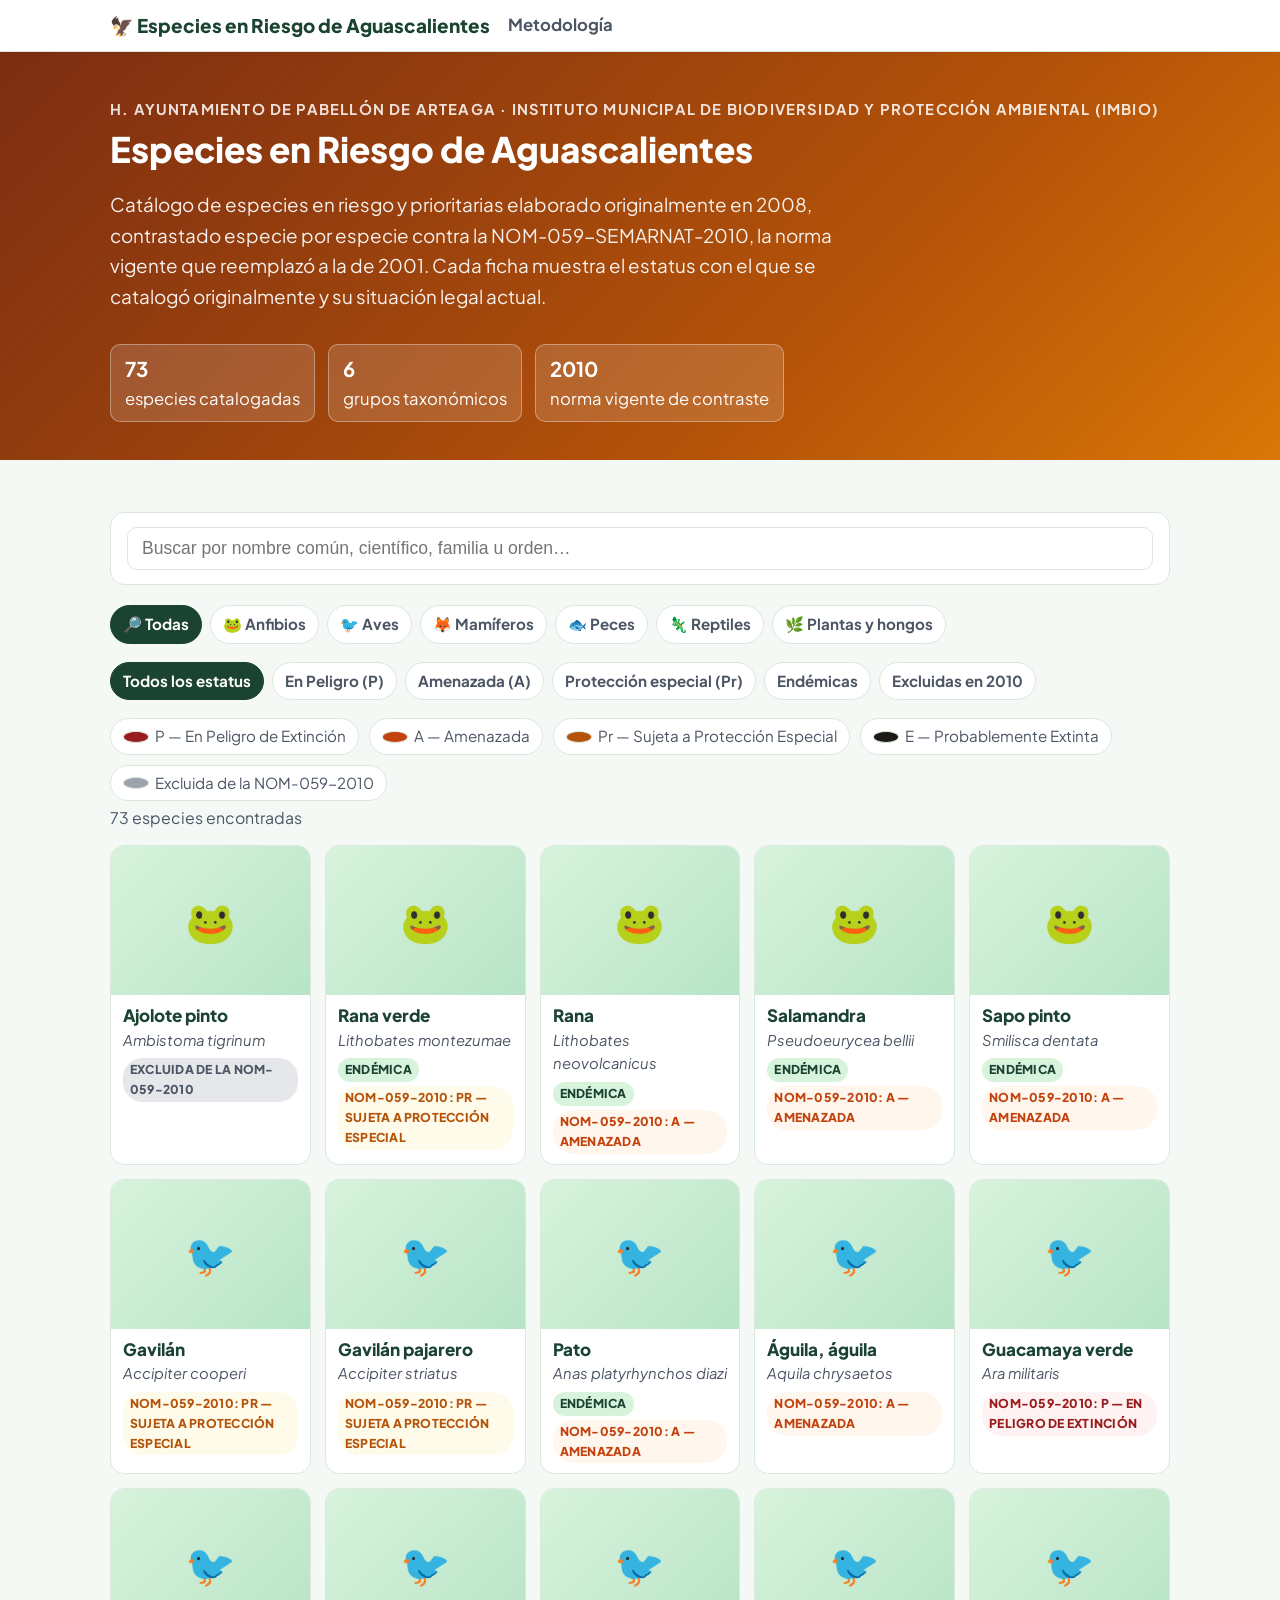
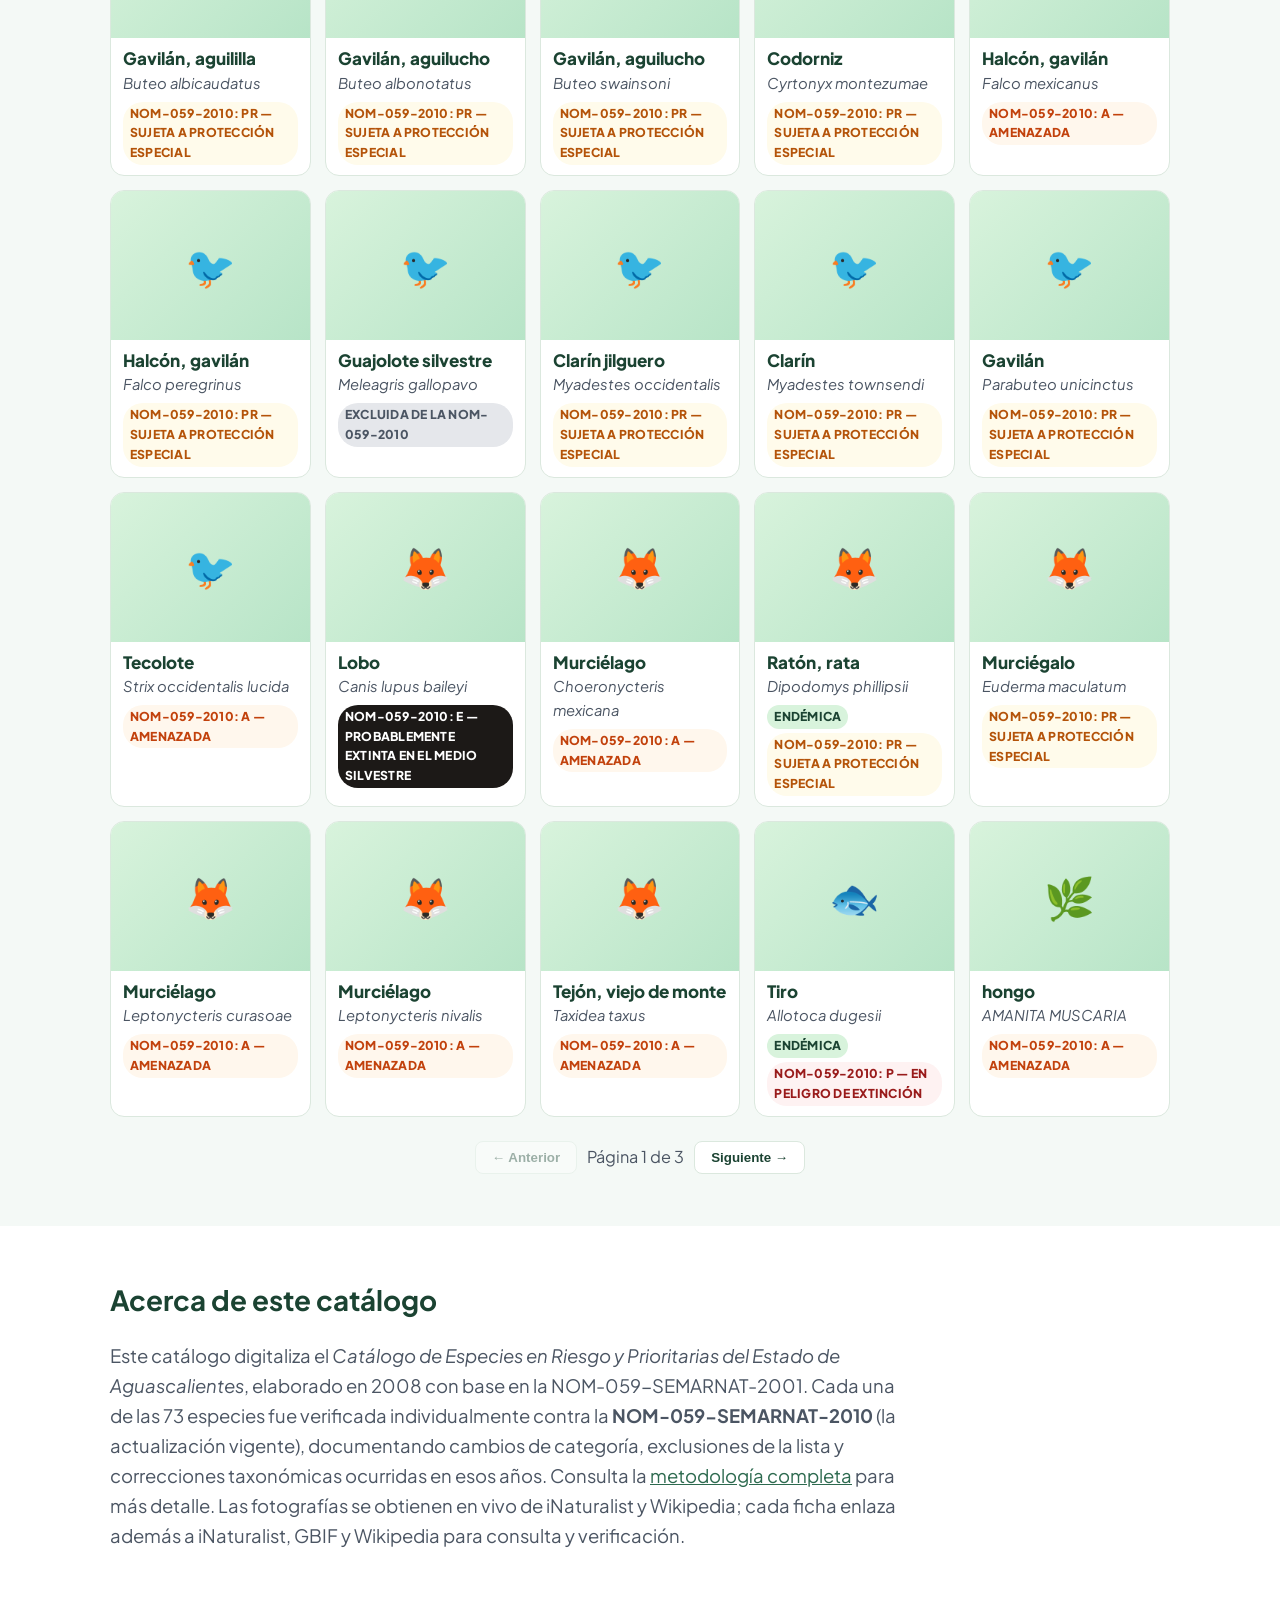
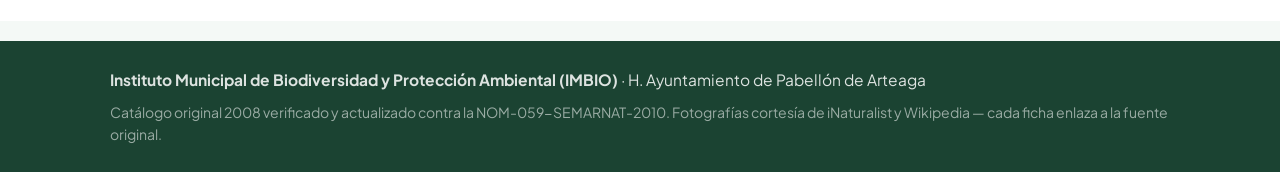
==== index.html @ ae2ae82b "Sitio inicial: catálogo de Especies en Riesgo de Aguascalientes Digitaliza el Catálogo de Especies e" ====
<!DOCTYPE html>
<html lang="es">
<head>
<meta charset="UTF-8">
<meta name="viewport" content="width=device-width, initial-scale=1.0">
<title>Especies en Riesgo de Aguascalientes — IMBIO</title>
<meta name="description" content="Catálogo interactivo de las especies en riesgo y prioritarias del estado de Aguascalientes: 73 especies del catálogo 2008, contrastadas una por una contra la NOM-059-SEMARNAT-2010 vigente.">
<link rel="preconnect" href="https://fonts.googleapis.com">
<link rel="preconnect" href="https://fonts.gstatic.com" crossorigin>
<link href="https://fonts.googleapis.com/css2?family=Plus+Jakarta+Sans:wght@400;500;600;700;800&display=swap" rel="stylesheet">
<link rel="stylesheet" href="css/style.css?v=1">
</head>
<body>

<nav class="topnav">
  <div class="wrap">
    <a class="brand" href="index.html">🦅 Especies en Riesgo de Aguascalientes</a>
    <a class="navlink" href="metodologia.html">Metodología</a>
  </div>
</nav>

<header class="hero riesgo">
  <div class="wrap">
    <div class="eyebrow">H. Ayuntamiento de Pabellón de Arteaga · Instituto Municipal de Biodiversidad y Protección Ambiental (IMBIO)</div>
    <h1>Especies en Riesgo de Aguascalientes</h1>
    <p class="lead">Catálogo de especies en riesgo y prioritarias elaborado originalmente en 2008, contrastado especie por especie contra la NOM-059-SEMARNAT-2010, la norma vigente que reemplazó a la de 2001. Cada ficha muestra el estatus con el que se catalogó originalmente y su situación legal actual.</p>
    <div>
      <div class="stat"><b>73</b>especies catalogadas</div>
      <div class="stat"><b>6</b>grupos taxonómicos</div>
      <div class="stat"><b>2010</b>norma vigente de contraste</div>
    </div>
  </div>
</header>

<main>

<section>
  <div class="wrap">
    <div class="toolbar">
      <input type="text" id="search-input" placeholder="Buscar por nombre común, científico, familia u orden…">
    </div>

    <div class="chipbar">
      <span class="chip sel" data-grupo="todas">🔎 Todas</span>
      <span class="chip" data-grupo="Anfibios">🐸 Anfibios</span>
      <span class="chip" data-grupo="Aves">🐦 Aves</span>
      <span class="chip" data-grupo="Mamiferos">🦊 Mamíferos</span>
      <span class="chip" data-grupo="Peces">🐟 Peces</span>
      <span class="chip" data-grupo="Reptiles">🦎 Reptiles</span>
      <span class="chip" data-grupo="Plantas">🌿 Plantas y hongos</span>
    </div>

    <div class="chipbar">
      <span class="chip sel" data-filter="todas">Todos los estatus</span>
      <span class="chip" data-filter="peligro">En Peligro (P)</span>
      <span class="chip" data-filter="amenazada">Amenazada (A)</span>
      <span class="chip" data-filter="proteccion">Protección especial (Pr)</span>
      <span class="chip" data-filter="endemicas">Endémicas</span>
      <span class="chip" data-filter="excluidas">Excluidas en 2010</span>
    </div>

    <div class="leyenda-cat">
      <span><span class="dot p"></span> P — En Peligro de Extinción</span>
      <span><span class="dot a"></span> A — Amenazada</span>
      <span><span class="dot pr"></span> Pr — Sujeta a Protección Especial</span>
      <span><span class="dot e"></span> E — Probablemente Extinta</span>
      <span><span class="dot delisted"></span> Excluida de la NOM-059-2010</span>
    </div>

    <div class="resultcount" id="resultcount"></div>
    <div class="sp-grid" id="sp-grid"></div>

    <div class="pager">
      <button id="pager-prev">← Anterior</button>
      <span id="pager-info"></span>
      <button id="pager-next">Siguiente →</button>
    </div>
  </div>
</section>

<section style="background:#fff">
  <div class="wrap">
    <h2 style="color:var(--verde-osc)">Acerca de este catálogo</h2>
    <p style="max-width:800px;color:var(--muted)">Este catálogo digitaliza el <em>Catálogo de Especies en Riesgo y Prioritarias del Estado de Aguascalientes</em>, elaborado en 2008 con base en la NOM-059-SEMARNAT-2001. Cada una de las 73 especies fue verificada individualmente contra la <strong>NOM-059-SEMARNAT-2010</strong> (la actualización vigente), documentando cambios de categoría, exclusiones de la lista y correcciones taxonómicas ocurridas en esos años. Consulta la <a href="metodologia.html">metodología completa</a> para más detalle. Las fotografías se obtienen en vivo de iNaturalist y Wikipedia; cada ficha enlaza además a iNaturalist, GBIF y Wikipedia para consulta y verificación.</p>
  </div>
</section>

</main>

<div class="modal-overlay" id="modal-overlay">
  <div class="ficha" id="ficha"></div>
</div>

<footer>
  <div class="wrap">
    <div><b>Instituto Municipal de Biodiversidad y Protección Ambiental (IMBIO)</b> · H. Ayuntamiento de Pabellón de Arteaga</div>
    <div class="fnote">Catálogo original 2008 verificado y actualizado contra la NOM-059-SEMARNAT-2010. Fotografías cortesía de iNaturalist y Wikipedia — cada ficha enlaza a la fuente original.</div>
  </div>
</footer>

<script src="js/app.js"></script>
<script>initCatalogo();</script>

</body>
</html>
---- css/style.css ----
:root{
  --verde-osc:#1B4332; --verde-med:#2D6A4F; --verde-acc:#52B788; --verde-claro-acc:#95D5B2;
  --verde-bg:#D8F3DC; --verde-bg2:#B7E4C7;
  --texto:#1a202c; --muted:#4b5563; --borde:#dbe8de; --fondo:#f4f9f6; --blanco:#fff;
  --ambar:#b45309; --ambar-bg:#fffbeb; --ambar-borde:#fde68a;
  --rojo:#991b1b; --rojo-bg:#fef2f2;
}
*{box-sizing:border-box}
html{font-size:18.5px}
body{margin:0;font-family:'Plus Jakarta Sans',-apple-system,'Segoe UI',Roboto,Arial,sans-serif;color:var(--texto);background:var(--fondo);line-height:1.62;-webkit-font-smoothing:antialiased}
h1,h2,h3,h4{margin:0 0 .5em}
a{color:var(--verde-med)}
.wrap{max-width:1100px;margin:0 auto;padding:0 20px}
img{max-width:100%}

header.hero{background:linear-gradient(135deg,var(--verde-osc),var(--verde-med) 65%,var(--verde-acc));color:#fff;padding:46px 0 38px}
header.hero .eyebrow{font-size:.8rem;text-transform:uppercase;letter-spacing:.08em;opacity:.85;font-weight:700}
header.hero h1{font-size:1.9rem;font-weight:800;margin-top:6px;line-height:1.25}
header.hero p.lead{font-size:1.02rem;opacity:.92;max-width:760px;margin-top:10px}
header.hero .stat{display:inline-block;background:rgba(255,255,255,.14);border:1px solid rgba(255,255,255,.35);border-radius:10px;padding:8px 14px;margin:14px 10px 0 0;font-size:.9rem}
header.hero .stat b{font-size:1.1rem;display:block}

nav.topnav{background:#fff;border-bottom:1px solid var(--borde);position:sticky;top:0;z-index:60;box-shadow:0 1px 6px rgba(0,0,0,.04)}
nav.topnav .wrap{display:flex;align-items:center;gap:18px;padding:10px 20px;flex-wrap:wrap}
nav.topnav a.brand{font-weight:800;color:var(--verde-osc);text-decoration:none;font-size:1.02rem}
nav.topnav a.navlink{color:var(--muted);text-decoration:none;font-weight:700;font-size:.9rem}
nav.topnav a.navlink:hover{color:var(--verde-med)}

section{padding:52px 0}
section h2{margin-bottom:16px}

.cat-grid{display:grid;grid-template-columns:repeat(auto-fit,minmax(220px,1fr));gap:16px}
.cat-card{background:#fff;border:1px solid var(--borde);border-radius:16px;padding:22px 20px;text-decoration:none;color:inherit;display:block;transition:transform .15s,box-shadow .15s;box-shadow:0 1px 3px rgba(16,24,40,.05)}
.cat-card:hover{transform:translateY(-3px);box-shadow:0 8px 20px rgba(27,67,50,.14)}
.cat-card .ic{font-size:2.1rem}
.cat-card h3{color:var(--verde-osc);font-size:1.08rem;margin:10px 0 3px}
.cat-card .n{font-size:1.5rem;font-weight:800;color:var(--verde-med)}
.cat-card .l{font-size:.78rem;color:var(--muted);text-transform:uppercase;letter-spacing:.03em}

/* Toolbar */
.toolbar{display:flex;flex-wrap:wrap;gap:10px;align-items:center;background:#fff;border:1px solid var(--borde);border-radius:14px;padding:14px 16px;margin-bottom:20px}
.toolbar input[type=text]{flex:1;min-width:200px;padding:10px 14px;border:1.5px solid var(--borde);border-radius:10px;font-size:.95rem}
.toolbar select{padding:10px 12px;border:1.5px solid var(--borde);border-radius:10px;font-size:.9rem;background:#fff}
.chip{display:inline-flex;align-items:center;gap:5px;padding:6px 12px;border-radius:20px;border:1.5px solid var(--borde);font-size:.82rem;font-weight:700;color:var(--muted);cursor:pointer;background:#fff;user-select:none}
.chip.sel{background:var(--verde-osc);border-color:var(--verde-osc);color:#fff}
.chipbar{display:flex;flex-wrap:wrap;gap:8px;margin-bottom:18px}
.resultcount{font-size:.86rem;color:var(--muted);margin-bottom:14px}

/* Species grid */
.sp-grid{display:grid;grid-template-columns:repeat(auto-fill,minmax(200px,1fr));gap:14px}
.sp-card{background:#fff;border:1px solid var(--borde);border-radius:14px;overflow:hidden;cursor:pointer;transition:transform .15s,box-shadow .15s}
.sp-card:hover{transform:translateY(-2px);box-shadow:0 8px 18px rgba(27,67,50,.14)}
.sp-thumb{width:100%;aspect-ratio:4/3;background:linear-gradient(135deg,var(--verde-bg),var(--verde-bg2));display:flex;align-items:center;justify-content:center;font-size:2.2rem;position:relative;overflow:hidden}
.sp-thumb img{width:100%;height:100%;object-fit:cover}
.sp-body{padding:10px 12px}
.sp-body .comun{font-weight:800;font-size:.92rem;color:var(--verde-osc);line-height:1.25}
.sp-body .cientifico{font-style:italic;font-size:.8rem;color:var(--muted);margin-top:2px}
.sp-badges{display:flex;flex-wrap:wrap;gap:4px;margin-top:6px}
.badge{font-size:.66rem;font-weight:800;padding:2px 7px;border-radius:20px;text-transform:uppercase;letter-spacing:.02em}
.badge.end{background:var(--verde-bg);color:var(--verde-osc)}
.badge.exo{background:var(--ambar-bg);color:var(--ambar)}
.badge.nom{background:var(--rojo-bg);color:var(--rojo)}

.pager{display:flex;justify-content:center;align-items:center;gap:10px;margin-top:24px}
.pager button{padding:8px 16px;border:1.5px solid var(--borde);background:#fff;border-radius:8px;font-weight:700;cursor:pointer;color:var(--verde-osc)}
.pager button:disabled{opacity:.4;cursor:default}
.pager span{font-size:.88rem;color:var(--muted)}

/* Modal ficha */
.modal-overlay{position:fixed;inset:0;background:rgba(10,30,20,.55);display:none;align-items:flex-start;justify-content:center;z-index:200;padding:24px 12px;overflow-y:auto}
.modal-overlay.open{display:flex}
.ficha{position:relative;background:#fff;border-radius:18px;max-width:720px;width:100%;overflow:hidden;margin-top:20px}
.ficha-gallery{position:relative;width:100%;aspect-ratio:16/9;overflow:hidden;background:linear-gradient(135deg,var(--verde-bg),var(--verde-bg2))}
.ficha-photo{width:100%;height:100%;display:flex;align-items:center;justify-content:center;font-size:3rem}
.ficha-photo img{width:100%;height:100%;object-fit:cover}
.ficha-carrete{display:flex;width:100%;height:100%;transition:transform .25s ease}
.ficha-slide{flex:0 0 100%;height:100%}
.ficha-slide img{width:100%;height:100%;object-fit:cover;display:block}
.carrete-arrow{position:absolute;top:50%;transform:translateY(-50%);background:rgba(0,0,0,.45);color:#fff;border:none;width:36px;height:36px;border-radius:50%;font-size:1.3rem;cursor:pointer;z-index:2;line-height:1}
.carrete-arrow.prev{left:10px}
.carrete-arrow.next{right:10px}
.carrete-arrow:hover{background:rgba(0,0,0,.7)}
.carrete-dots{position:absolute;bottom:10px;left:0;right:0;display:flex;justify-content:center;gap:6px;z-index:2}
.carrete-dots .dot{width:8px;height:8px;border-radius:50%;background:rgba(255,255,255,.55);cursor:pointer}
.carrete-dots .dot.sel{background:#fff}
.carrete-count{position:absolute;bottom:10px;right:12px;background:rgba(0,0,0,.5);color:#fff;font-size:.72rem;font-weight:700;padding:2px 8px;border-radius:20px;z-index:2}
.carrete-credit{position:absolute;bottom:10px;left:12px;max-width:70%;background:rgba(0,0,0,.5);color:#fff;font-size:.7rem;padding:3px 9px;border-radius:20px;z-index:2;white-space:nowrap;overflow:hidden;text-overflow:ellipsis}
.carrete-credit a{color:#fff;text-decoration:none}
.carrete-credit a:hover{text-decoration:underline}
.ficha-close{position:absolute;top:12px;right:12px;background:rgba(0,0,0,.5);color:#fff;border:none;width:34px;height:34px;border-radius:50%;font-size:1.1rem;cursor:pointer;z-index:2}
.ficha-body{padding:22px 26px 28px}
.ficha-body h2{color:var(--verde-osc);font-size:1.3rem}
.ficha-body .cientifico{font-style:italic;color:var(--muted);font-size:1rem;margin-bottom:12px}
.ficha-badges{display:flex;flex-wrap:wrap;gap:6px;margin-bottom:16px}
.fsection{margin-bottom:16px}
.fsection h4{font-size:.78rem;text-transform:uppercase;letter-spacing:.05em;color:var(--verde-med);border-bottom:2px solid var(--verde-bg);padding-bottom:5px;margin-bottom:8px}
.fsection p{margin:0;font-size:.92rem;color:var(--texto)}
.ftable{width:100%;border-collapse:collapse;font-size:.88rem}
.ftable td{padding:5px 8px;border-bottom:1px solid var(--verde-bg)}
.ftable td:first-child{font-weight:700;color:var(--verde-osc);width:38%}
.flinks{display:flex;flex-wrap:wrap;gap:8px;margin-top:6px}
.flinks a{display:inline-block;padding:7px 13px;background:var(--verde-bg);color:var(--verde-osc);border-radius:20px;font-size:.82rem;font-weight:700;text-decoration:none}
.flinks a:hover{background:var(--verde-bg2)}
.fwarn{background:var(--ambar-bg);border:1px solid var(--ambar-borde);color:var(--ambar);border-radius:10px;padding:10px 14px;font-size:.86rem;margin-bottom:14px}

.empty{text-align:center;padding:50px 20px;color:var(--muted)}

footer{background:var(--verde-osc);color:rgba(255,255,255,.85);padding:26px 0;font-size:.84rem;margin-top:20px}
footer a{color:#fff}
footer .fnote{opacity:.65;font-size:.76rem;margin-top:8px}

@media (max-width:640px){
  header.hero h1{font-size:1.4rem}
  .sp-grid{grid-template-columns:repeat(auto-fill,minmax(150px,1fr))}
}

/* Páginas de documentos (Estudio de Estado / Estrategia) */
.doc-actions{display:flex;flex-wrap:wrap;gap:14px;margin-top:26px}
a.doc-btn{display:inline-flex;align-items:center;gap:8px;padding:14px 26px;border-radius:12px;font-weight:800;font-size:.95rem;text-decoration:none!important;line-height:1.2}
a.doc-btn.primary{background:#fff;color:var(--verde-osc)!important;box-shadow:0 4px 14px rgba(0,0,0,.15)}
a.doc-btn.primary:hover{background:var(--verde-bg);transform:translateY(-1px)}
a.doc-btn.ghost{background:rgba(255,255,255,.14);color:#fff!important;border:1.5px solid rgba(255,255,255,.55)}
a.doc-btn.ghost:hover{background:rgba(255,255,255,.26)}

.doc-credits{background:#fff;border:1px solid var(--borde);border-radius:18px;padding:32px 34px;box-shadow:0 1px 3px rgba(16,24,40,.05);margin-bottom:16px;display:flex;gap:32px;align-items:flex-start}
.doc-credits .portada{flex-shrink:0;width:150px;border-radius:10px;box-shadow:0 6px 18px rgba(16,24,40,.18)}
.doc-credits .texto{flex:1;min-width:0}
.doc-credits h2{color:var(--verde-osc);font-size:1.2rem;margin-bottom:14px}
.doc-credits p{margin-bottom:14px}
.doc-credits .rol{font-size:.78rem;text-transform:uppercase;letter-spacing:.04em;color:var(--muted);font-weight:700;margin-top:18px}
.doc-credits .nombres{font-size:.94rem;color:var(--texto);margin-top:4px;line-height:1.55}
@media (max-width:640px){
  .doc-credits{flex-direction:column;align-items:center;text-align:center;padding:26px 22px}
  .doc-credits .portada{width:130px}
}

.stat-row{display:flex;flex-wrap:wrap;gap:16px;margin:26px 0}
.stat-pill{background:var(--verde-bg);border-radius:14px;padding:18px 20px;min-width:170px;flex:1}
.stat-pill b{display:block;font-size:1.5rem;color:var(--verde-osc);font-weight:800;margin-bottom:4px}
.stat-pill span{font-size:.8rem;color:var(--muted);line-height:1.4}

.chapter-grid{display:grid;grid-template-columns:repeat(auto-fit,minmax(280px,1fr));gap:20px;margin-top:26px}
.chapter-card{background:#fff;border:1px solid var(--borde);border-radius:16px;padding:24px 24px 20px;box-shadow:0 1px 3px rgba(16,24,40,.05)}
.chapter-card .num{display:inline-flex;align-items:center;justify-content:center;width:32px;height:32px;border-radius:50%;background:var(--verde-osc);color:#fff;font-weight:800;font-size:.88rem;margin-bottom:12px}
.chapter-card h3{color:var(--verde-osc);font-size:1.05rem;line-height:1.35;margin-bottom:10px}
.chapter-card ul{margin:0;padding-left:18px;color:var(--muted);font-size:.86rem;line-height:1.65}
.chapter-card ul li{margin-bottom:4px}

.obj-grid{display:grid;grid-template-columns:repeat(auto-fit,minmax(260px,1fr));gap:20px;margin-top:26px}
.obj-card{background:#fff;border:1px solid var(--borde);border-left:5px solid var(--verde-acc);border-radius:14px;padding:22px 24px;box-shadow:0 1px 3px rgba(16,24,40,.05)}
.obj-card h3{color:var(--verde-osc);font-size:1.04rem;margin-bottom:10px}
.obj-card .meta{font-size:.87rem;color:var(--muted);margin:0 0 14px;line-height:1.5}
.obj-card ul{margin:0;padding-left:18px;font-size:.87rem;color:var(--texto);line-height:1.7}
.obj-card ul li{margin-bottom:3px}

.quote-box{background:linear-gradient(135deg,var(--verde-bg),var(--verde-bg2));border-radius:16px;padding:28px 32px;font-size:1.05rem;color:var(--verde-osc);font-weight:600;line-height:1.65;margin:30px 0}
.quote-box .who{margin-top:12px;font-size:.83rem;font-weight:700;opacity:.75}

.timeline-mini{display:flex;flex-wrap:wrap;gap:12px;margin-top:22px}
.timeline-mini .tstep{background:#fff;border:1px solid var(--borde);border-radius:12px;padding:14px 18px;font-size:.83rem;color:var(--muted);flex:1;min-width:160px;line-height:1.5}
.timeline-mini .tstep b{display:block;color:var(--verde-osc);font-size:.92rem;margin-bottom:4px}

.doc-note{background:var(--ambar-bg);border:1px solid var(--ambar-borde);color:var(--ambar);border-radius:10px;padding:16px 18px;font-size:.87rem;margin-top:26px;line-height:1.55}

/* Especies en Riesgo — extras */
header.hero.riesgo{background:linear-gradient(135deg,#7c2d12,#b45309 65%,#d97706)}
.badge.p{background:var(--rojo-bg);color:var(--rojo)}
.badge.pr{background:var(--ambar-bg);color:var(--ambar)}
.badge.a{background:#fff7ed;color:#c2410c}
.badge.e{background:#1c1917;color:#fff}
.badge.delisted{background:#e5e7eb;color:#4b5563}
.badge.end{background:var(--verde-bg);color:var(--verde-osc)}

.leyenda-cat{display:flex;flex-wrap:wrap;gap:10px;margin:16px 0 4px}
.leyenda-cat span{display:inline-flex;align-items:center;gap:6px;font-size:.82rem;color:var(--muted);background:#fff;border:1px solid var(--borde);border-radius:20px;padding:5px 12px}
.leyenda-cat .dot{width:10px;height:10px;border-radius:50%}
.dot.p{background:var(--rojo)}
.dot.pr{background:var(--ambar)}
.dot.a{background:#c2410c}
.dot.e{background:#1c1917}
.dot.delisted{background:#9ca3af}

.nota-taxo{background:#eff6ff;border:1px solid #bfdbfe;color:#1e40af;border-radius:10px;padding:12px 14px;font-size:.85rem;margin-bottom:14px;line-height:1.5}
.compare-box{display:grid;grid-template-columns:1fr 1fr;gap:0;border:1px solid var(--borde);border-radius:12px;overflow:hidden;margin-bottom:14px}
.compare-box .col{padding:14px 16px}
.compare-box .col:first-child{background:#f8fafc;border-right:1px solid var(--borde)}
.compare-box .col:last-child{background:#fffbeb}
.compare-box .yr{font-size:.7rem;text-transform:uppercase;letter-spacing:.05em;color:var(--muted);font-weight:800;margin-bottom:6px}
.compare-box .val{font-size:.95rem;font-weight:700;color:var(--texto)}
@media (max-width:520px){.compare-box{grid-template-columns:1fr}.compare-box .col:first-child{border-right:none;border-bottom:1px solid var(--borde)}}
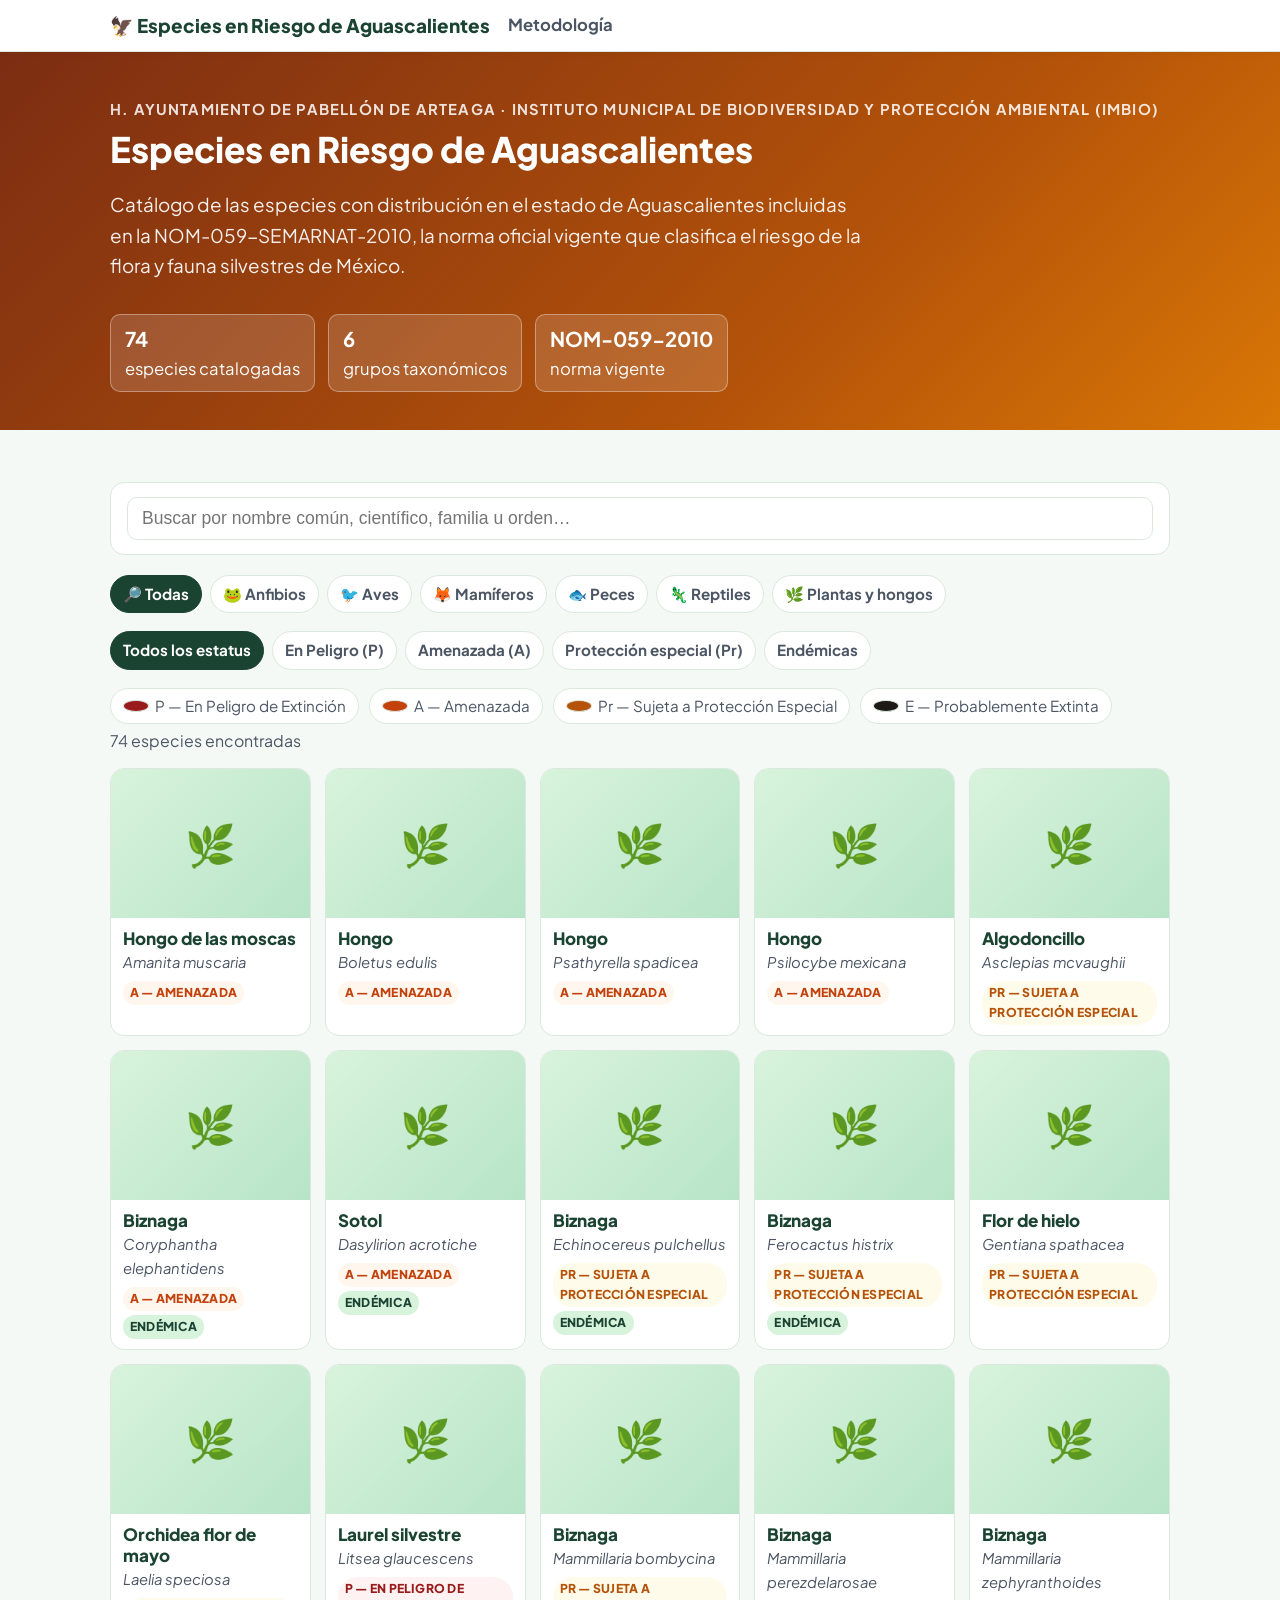
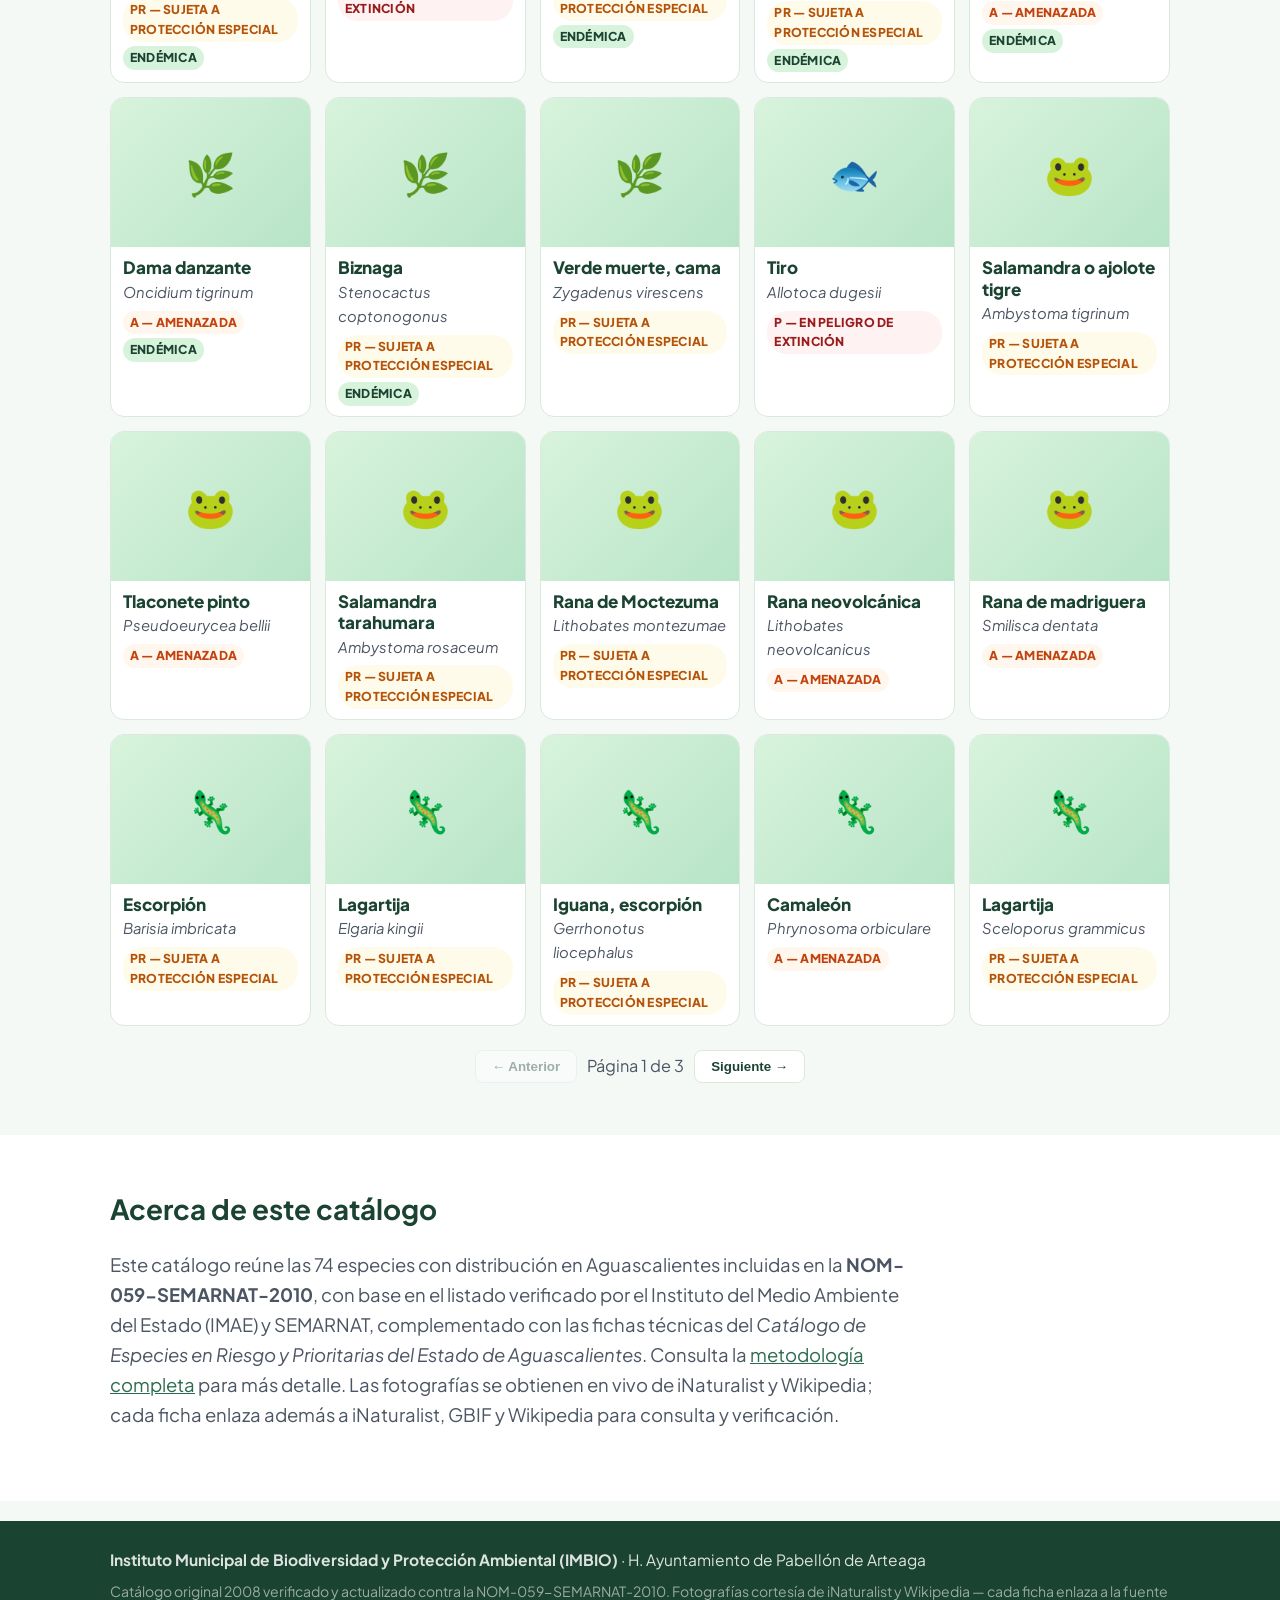
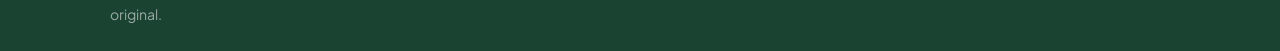
==== commit 1f1c2ee0: "Reconstruye el catálogo a partir del listado oficial IMAE/SEMARNAT y simplifica las fichas - Reempla" ====
--- a/index.html
+++ b/index.html
@@ -23,11 +23,11 @@
   <div class="wrap">
     <div class="eyebrow">H. Ayuntamiento de Pabellón de Arteaga · Instituto Municipal de Biodiversidad y Protección Ambiental (IMBIO)</div>
     <h1>Especies en Riesgo de Aguascalientes</h1>
-    <p class="lead">Catálogo de especies en riesgo y prioritarias elaborado originalmente en 2008, contrastado especie por especie contra la NOM-059-SEMARNAT-2010, la norma vigente que reemplazó a la de 2001. Cada ficha muestra el estatus con el que se catalogó originalmente y su situación legal actual.</p>
+    <p class="lead">Catálogo de las especies con distribución en el estado de Aguascalientes incluidas en la NOM-059-SEMARNAT-2010, la norma oficial vigente que clasifica el riesgo de la flora y fauna silvestres de México.</p>
     <div>
-      <div class="stat"><b>73</b>especies catalogadas</div>
+      <div class="stat"><b>74</b>especies catalogadas</div>
       <div class="stat"><b>6</b>grupos taxonómicos</div>
-      <div class="stat"><b>2010</b>norma vigente de contraste</div>
+      <div class="stat"><b>NOM-059-2010</b>norma vigente</div>
     </div>
   </div>
 </header>
@@ -56,7 +56,6 @@
       <span class="chip" data-filter="amenazada">Amenazada (A)</span>
       <span class="chip" data-filter="proteccion">Protección especial (Pr)</span>
       <span class="chip" data-filter="endemicas">Endémicas</span>
-      <span class="chip" data-filter="excluidas">Excluidas en 2010</span>
     </div>
 
     <div class="leyenda-cat">
@@ -64,7 +63,6 @@
       <span><span class="dot a"></span> A — Amenazada</span>
       <span><span class="dot pr"></span> Pr — Sujeta a Protección Especial</span>
       <span><span class="dot e"></span> E — Probablemente Extinta</span>
-      <span><span class="dot delisted"></span> Excluida de la NOM-059-2010</span>
     </div>
 
     <div class="resultcount" id="resultcount"></div>
@@ -81,7 +79,7 @@
 <section style="background:#fff">
   <div class="wrap">
     <h2 style="color:var(--verde-osc)">Acerca de este catálogo</h2>
-    <p style="max-width:800px;color:var(--muted)">Este catálogo digitaliza el <em>Catálogo de Especies en Riesgo y Prioritarias del Estado de Aguascalientes</em>, elaborado en 2008 con base en la NOM-059-SEMARNAT-2001. Cada una de las 73 especies fue verificada individualmente contra la <strong>NOM-059-SEMARNAT-2010</strong> (la actualización vigente), documentando cambios de categoría, exclusiones de la lista y correcciones taxonómicas ocurridas en esos años. Consulta la <a href="metodologia.html">metodología completa</a> para más detalle. Las fotografías se obtienen en vivo de iNaturalist y Wikipedia; cada ficha enlaza además a iNaturalist, GBIF y Wikipedia para consulta y verificación.</p>
+    <p style="max-width:800px;color:var(--muted)">Este catálogo reúne las 74 especies con distribución en Aguascalientes incluidas en la <strong>NOM-059-SEMARNAT-2010</strong>, con base en el listado verificado por el Instituto del Medio Ambiente del Estado (IMAE) y SEMARNAT, complementado con las fichas técnicas del <em>Catálogo de Especies en Riesgo y Prioritarias del Estado de Aguascalientes</em>. Consulta la <a href="metodologia.html">metodología completa</a> para más detalle. Las fotografías se obtienen en vivo de iNaturalist y Wikipedia; cada ficha enlaza además a iNaturalist, GBIF y Wikipedia para consulta y verificación.</p>
   </div>
 </section>
 
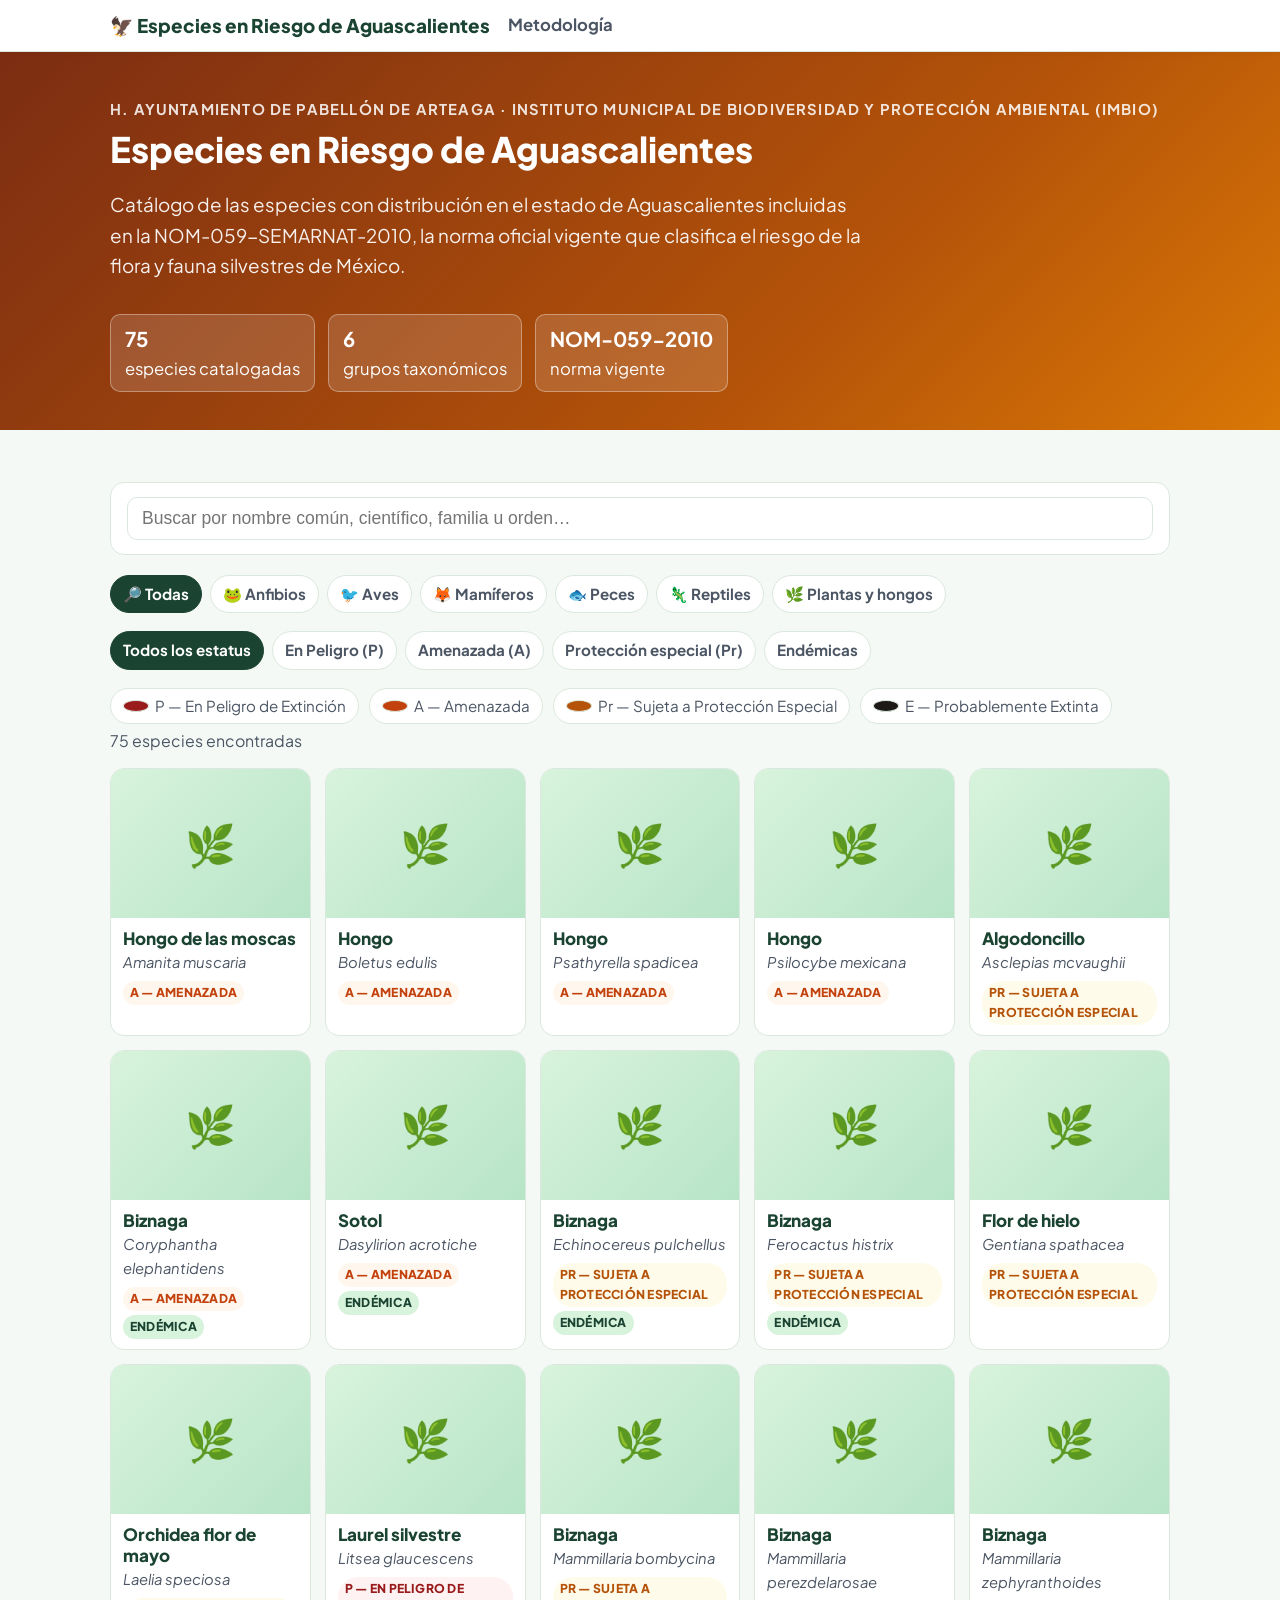
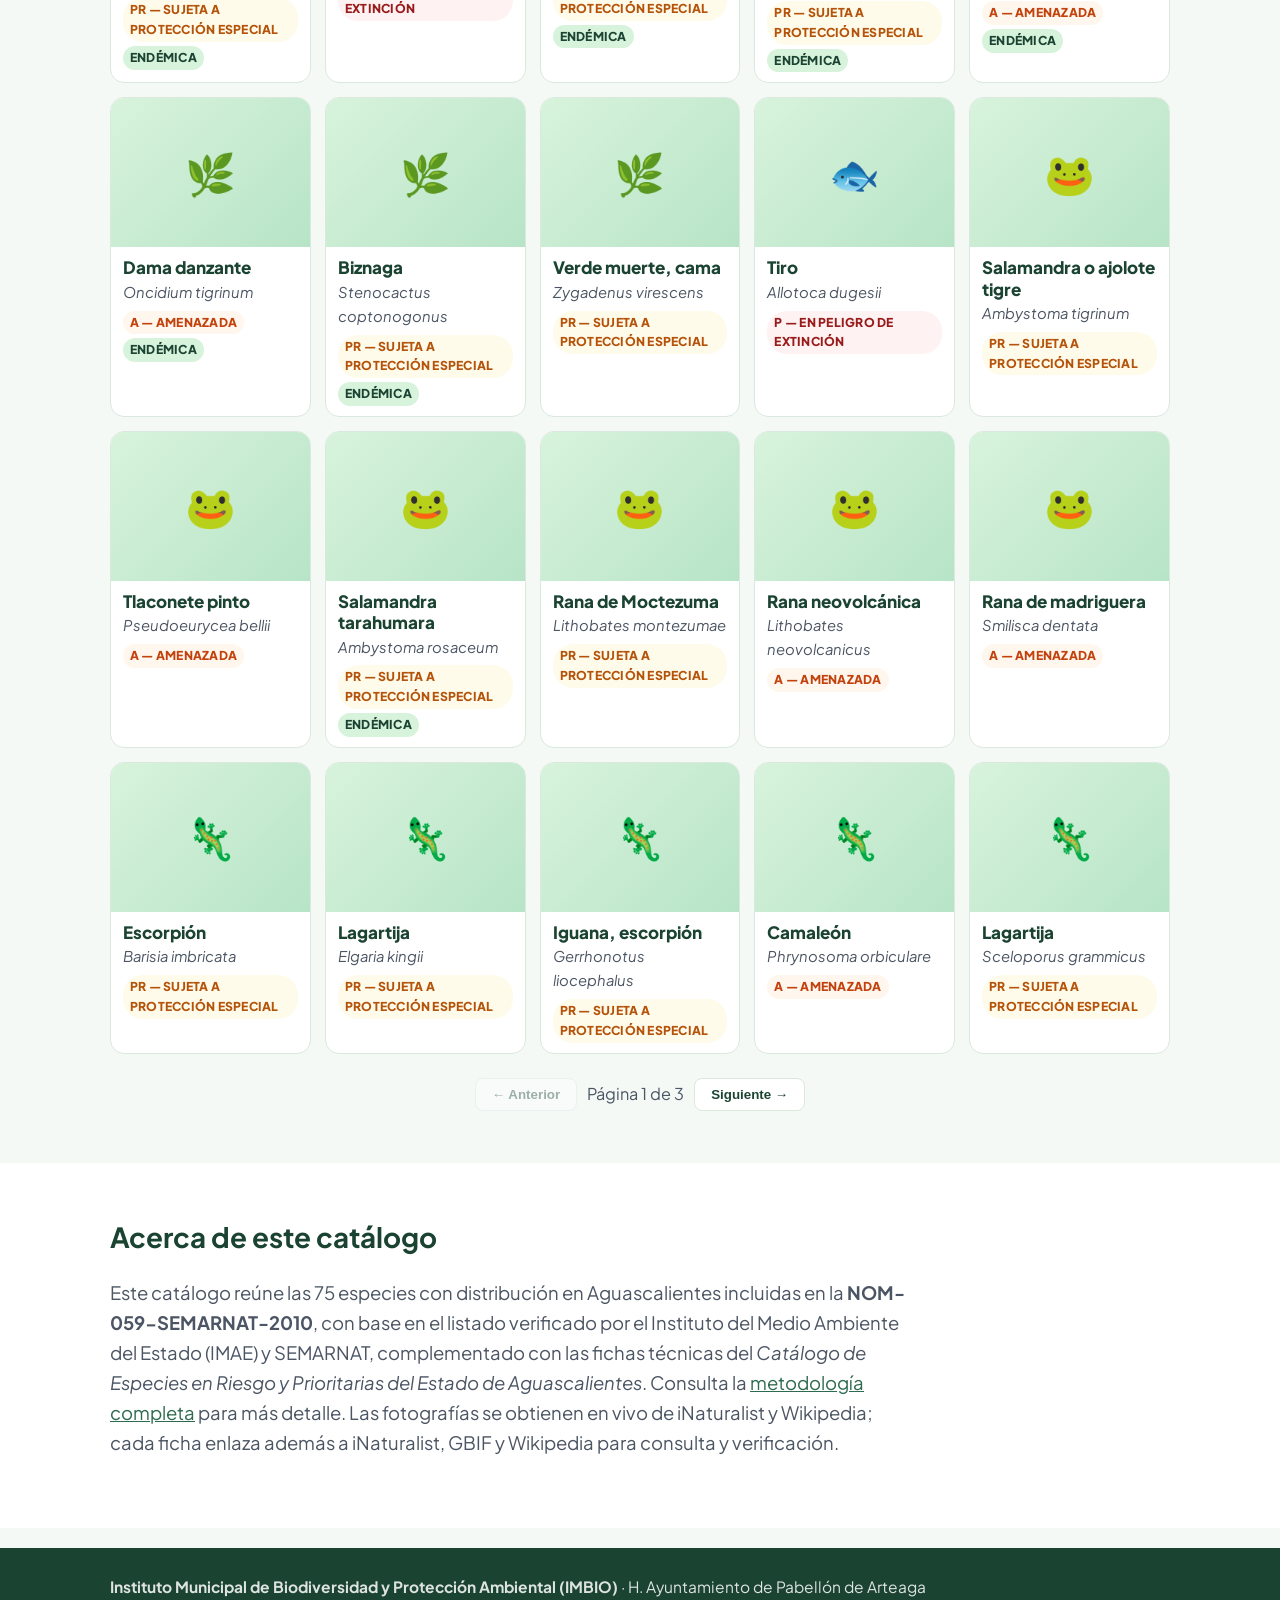
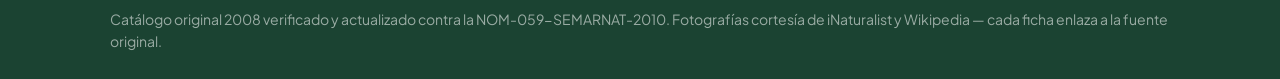
==== commit 0ad42b9d: "Completa fichas de 4 especies faltantes y agrega al jaguar como especie 75 Se investigaron y redacta" ====
--- a/index.html
+++ b/index.html
@@ -4,7 +4,7 @@
 <meta charset="UTF-8">
 <meta name="viewport" content="width=device-width, initial-scale=1.0">
 <title>Especies en Riesgo de Aguascalientes — IMBIO</title>
-<meta name="description" content="Catálogo interactivo de las especies en riesgo y prioritarias del estado de Aguascalientes: 73 especies del catálogo 2008, contrastadas una por una contra la NOM-059-SEMARNAT-2010 vigente.">
+<meta name="description" content="Catálogo interactivo de las 75 especies en riesgo y prioritarias del estado de Aguascalientes, verificadas contra la NOM-059-SEMARNAT-2010 vigente.">
 <link rel="preconnect" href="https://fonts.googleapis.com">
 <link rel="preconnect" href="https://fonts.gstatic.com" crossorigin>
 <link href="https://fonts.googleapis.com/css2?family=Plus+Jakarta+Sans:wght@400;500;600;700;800&display=swap" rel="stylesheet">
@@ -25,7 +25,7 @@
     <h1>Especies en Riesgo de Aguascalientes</h1>
     <p class="lead">Catálogo de las especies con distribución en el estado de Aguascalientes incluidas en la NOM-059-SEMARNAT-2010, la norma oficial vigente que clasifica el riesgo de la flora y fauna silvestres de México.</p>
     <div>
-      <div class="stat"><b>74</b>especies catalogadas</div>
+      <div class="stat"><b>75</b>especies catalogadas</div>
       <div class="stat"><b>6</b>grupos taxonómicos</div>
       <div class="stat"><b>NOM-059-2010</b>norma vigente</div>
     </div>
@@ -79,7 +79,7 @@
 <section style="background:#fff">
   <div class="wrap">
     <h2 style="color:var(--verde-osc)">Acerca de este catálogo</h2>
-    <p style="max-width:800px;color:var(--muted)">Este catálogo reúne las 74 especies con distribución en Aguascalientes incluidas en la <strong>NOM-059-SEMARNAT-2010</strong>, con base en el listado verificado por el Instituto del Medio Ambiente del Estado (IMAE) y SEMARNAT, complementado con las fichas técnicas del <em>Catálogo de Especies en Riesgo y Prioritarias del Estado de Aguascalientes</em>. Consulta la <a href="metodologia.html">metodología completa</a> para más detalle. Las fotografías se obtienen en vivo de iNaturalist y Wikipedia; cada ficha enlaza además a iNaturalist, GBIF y Wikipedia para consulta y verificación.</p>
+    <p style="max-width:800px;color:var(--muted)">Este catálogo reúne las 75 especies con distribución en Aguascalientes incluidas en la <strong>NOM-059-SEMARNAT-2010</strong>, con base en el listado verificado por el Instituto del Medio Ambiente del Estado (IMAE) y SEMARNAT, complementado con las fichas técnicas del <em>Catálogo de Especies en Riesgo y Prioritarias del Estado de Aguascalientes</em>. Consulta la <a href="metodologia.html">metodología completa</a> para más detalle. Las fotografías se obtienen en vivo de iNaturalist y Wikipedia; cada ficha enlaza además a iNaturalist, GBIF y Wikipedia para consulta y verificación.</p>
   </div>
 </section>
 
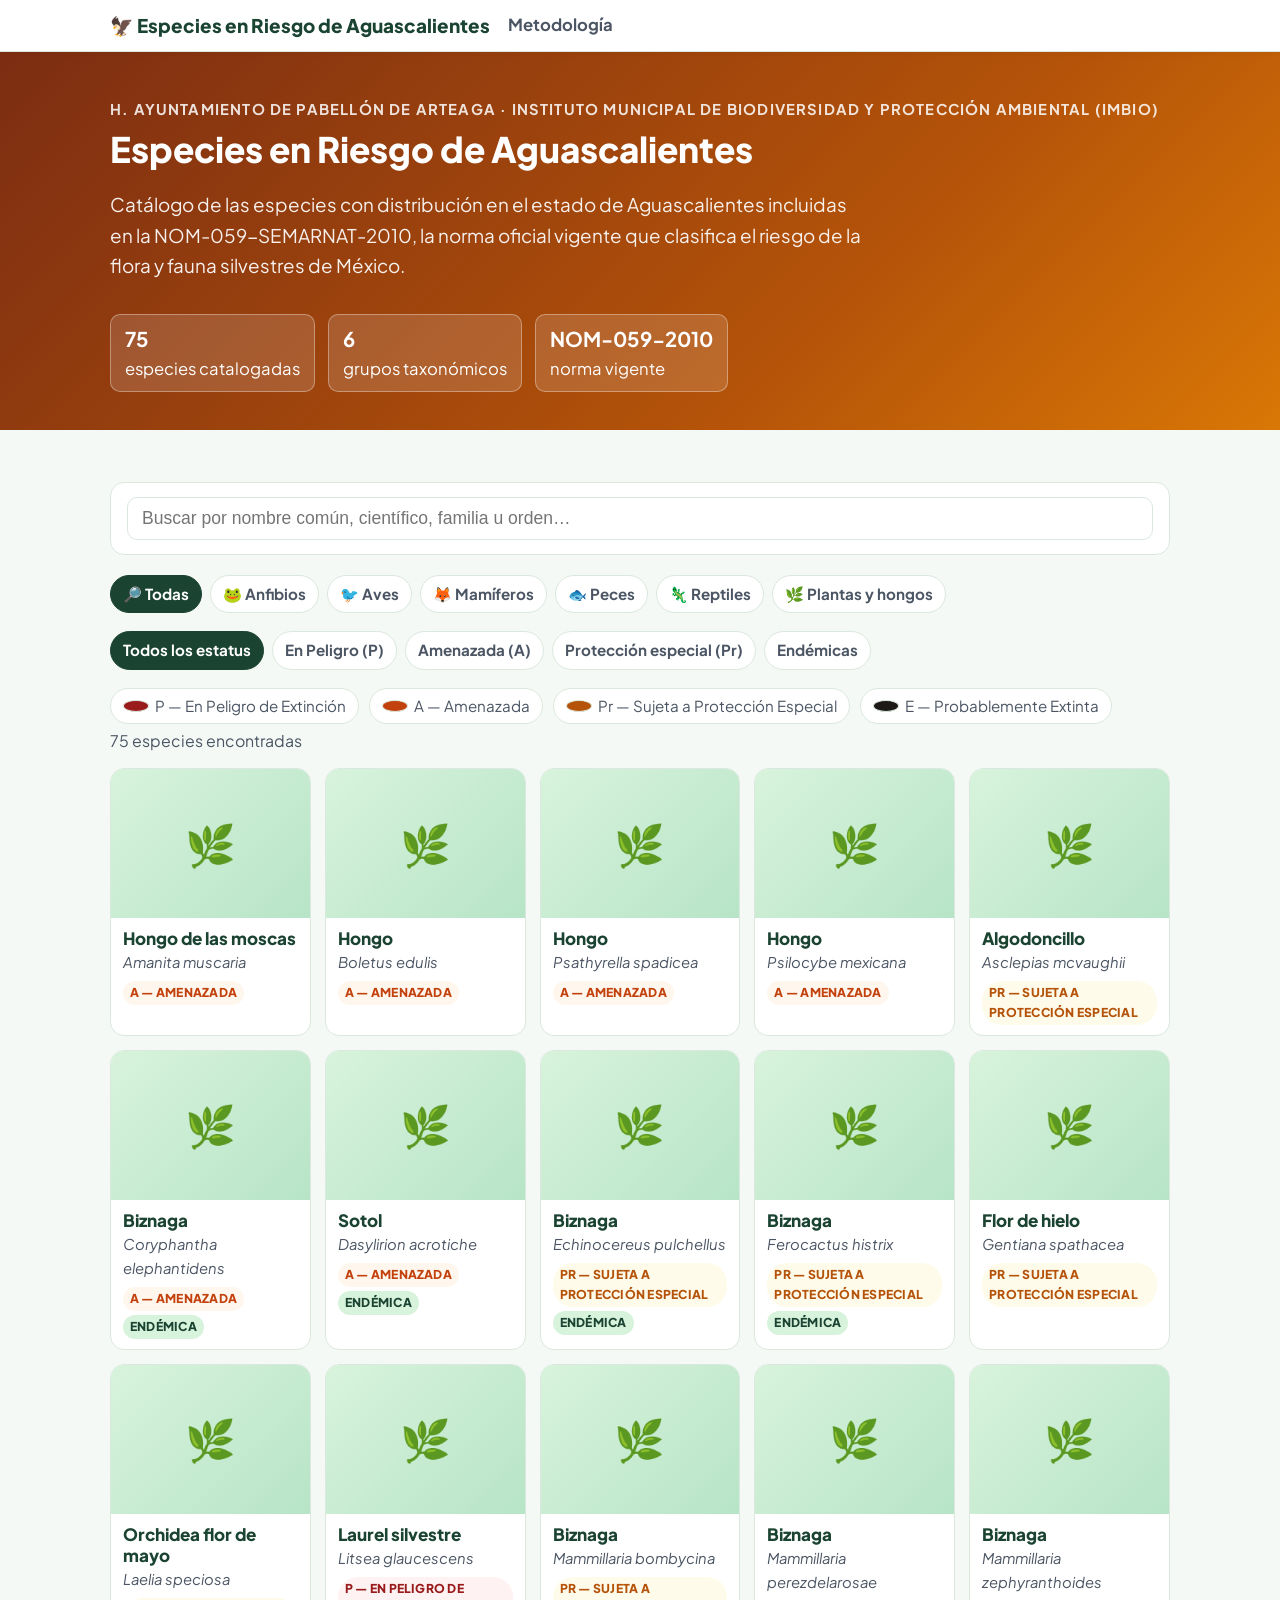
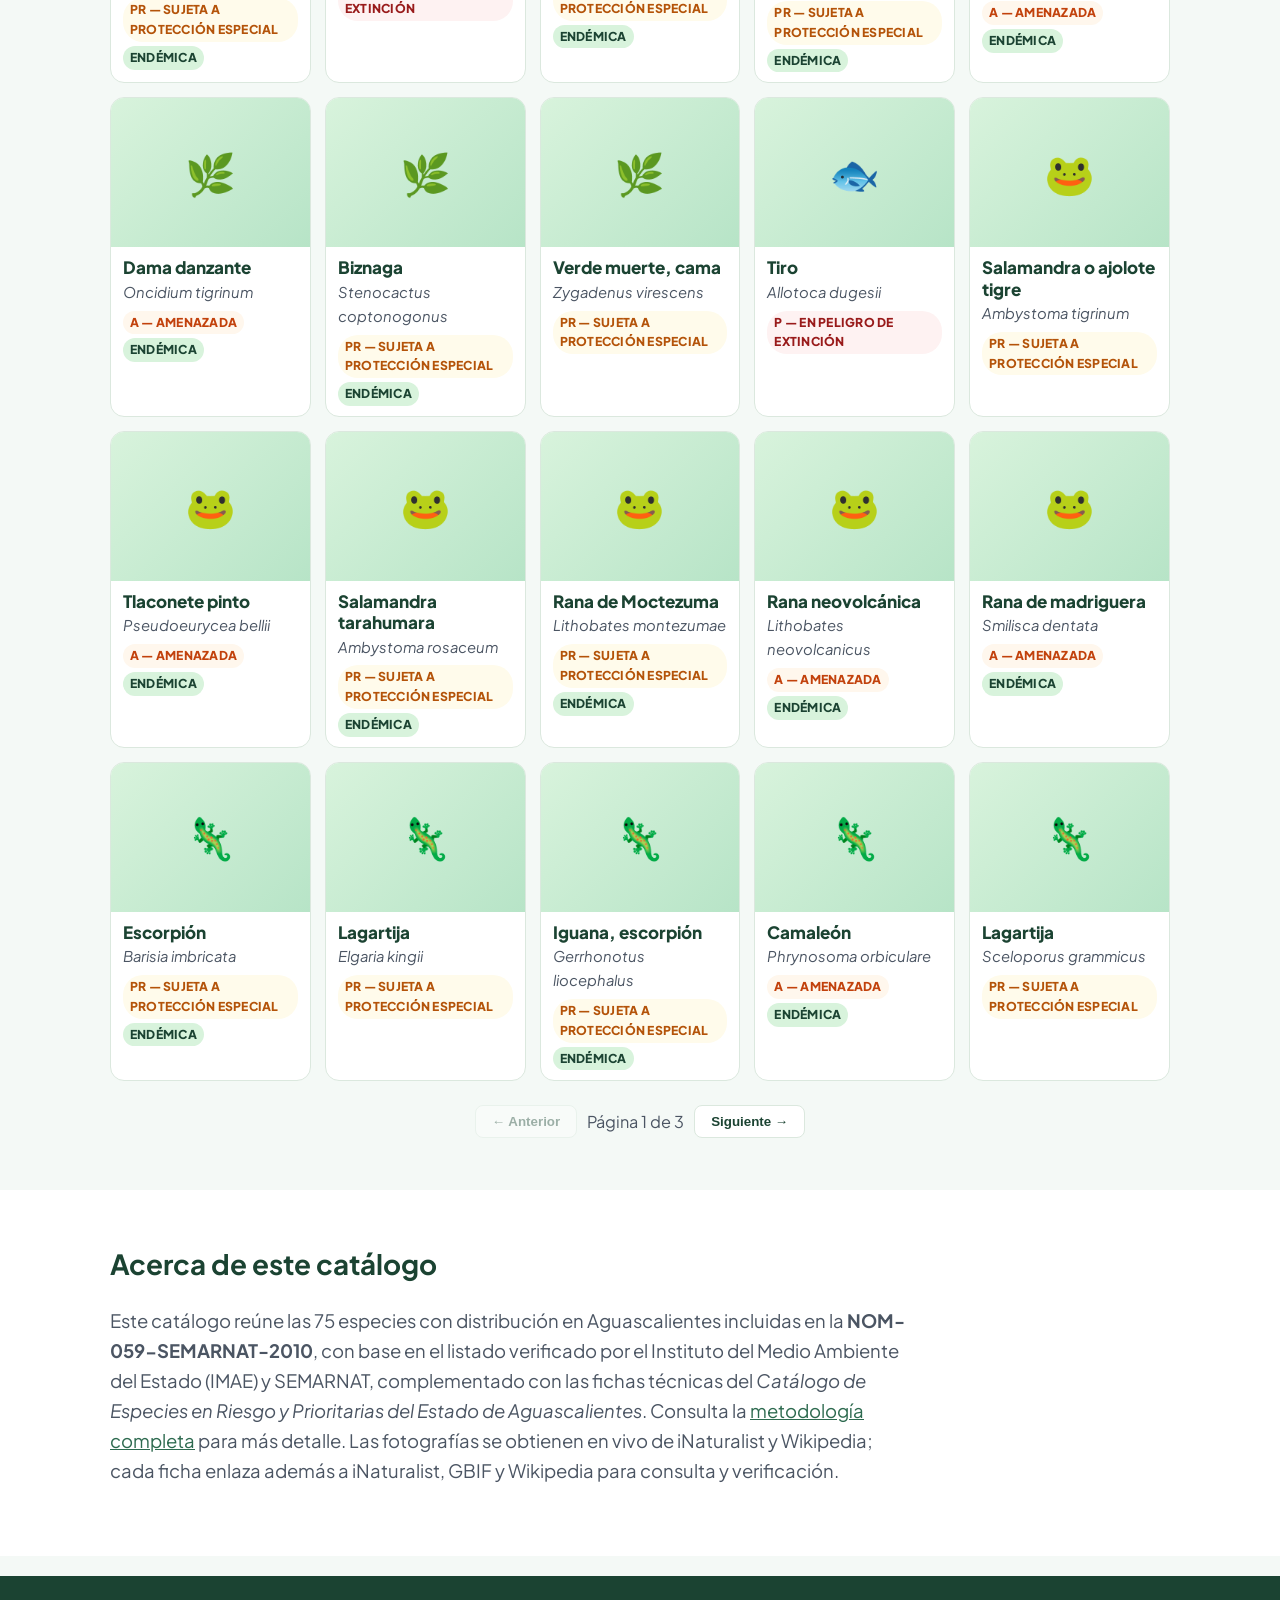
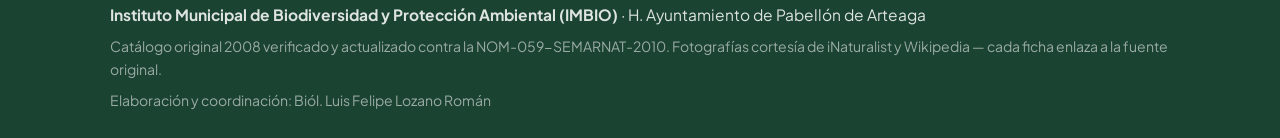
==== commit 13fde7f2: "Agrega credito de elaboracion y coordinacion en el pie del catalogo" ====
--- a/index.html
+++ b/index.html
@@ -93,6 +93,7 @@
   <div class="wrap">
     <div><b>Instituto Municipal de Biodiversidad y Protección Ambiental (IMBIO)</b> · H. Ayuntamiento de Pabellón de Arteaga</div>
     <div class="fnote">Catálogo original 2008 verificado y actualizado contra la NOM-059-SEMARNAT-2010. Fotografías cortesía de iNaturalist y Wikipedia — cada ficha enlaza a la fuente original.</div>
+    <div class="fnote">Elaboración y coordinación: Biól. Luis Felipe Lozano Román</div>
   </div>
 </footer>
 
